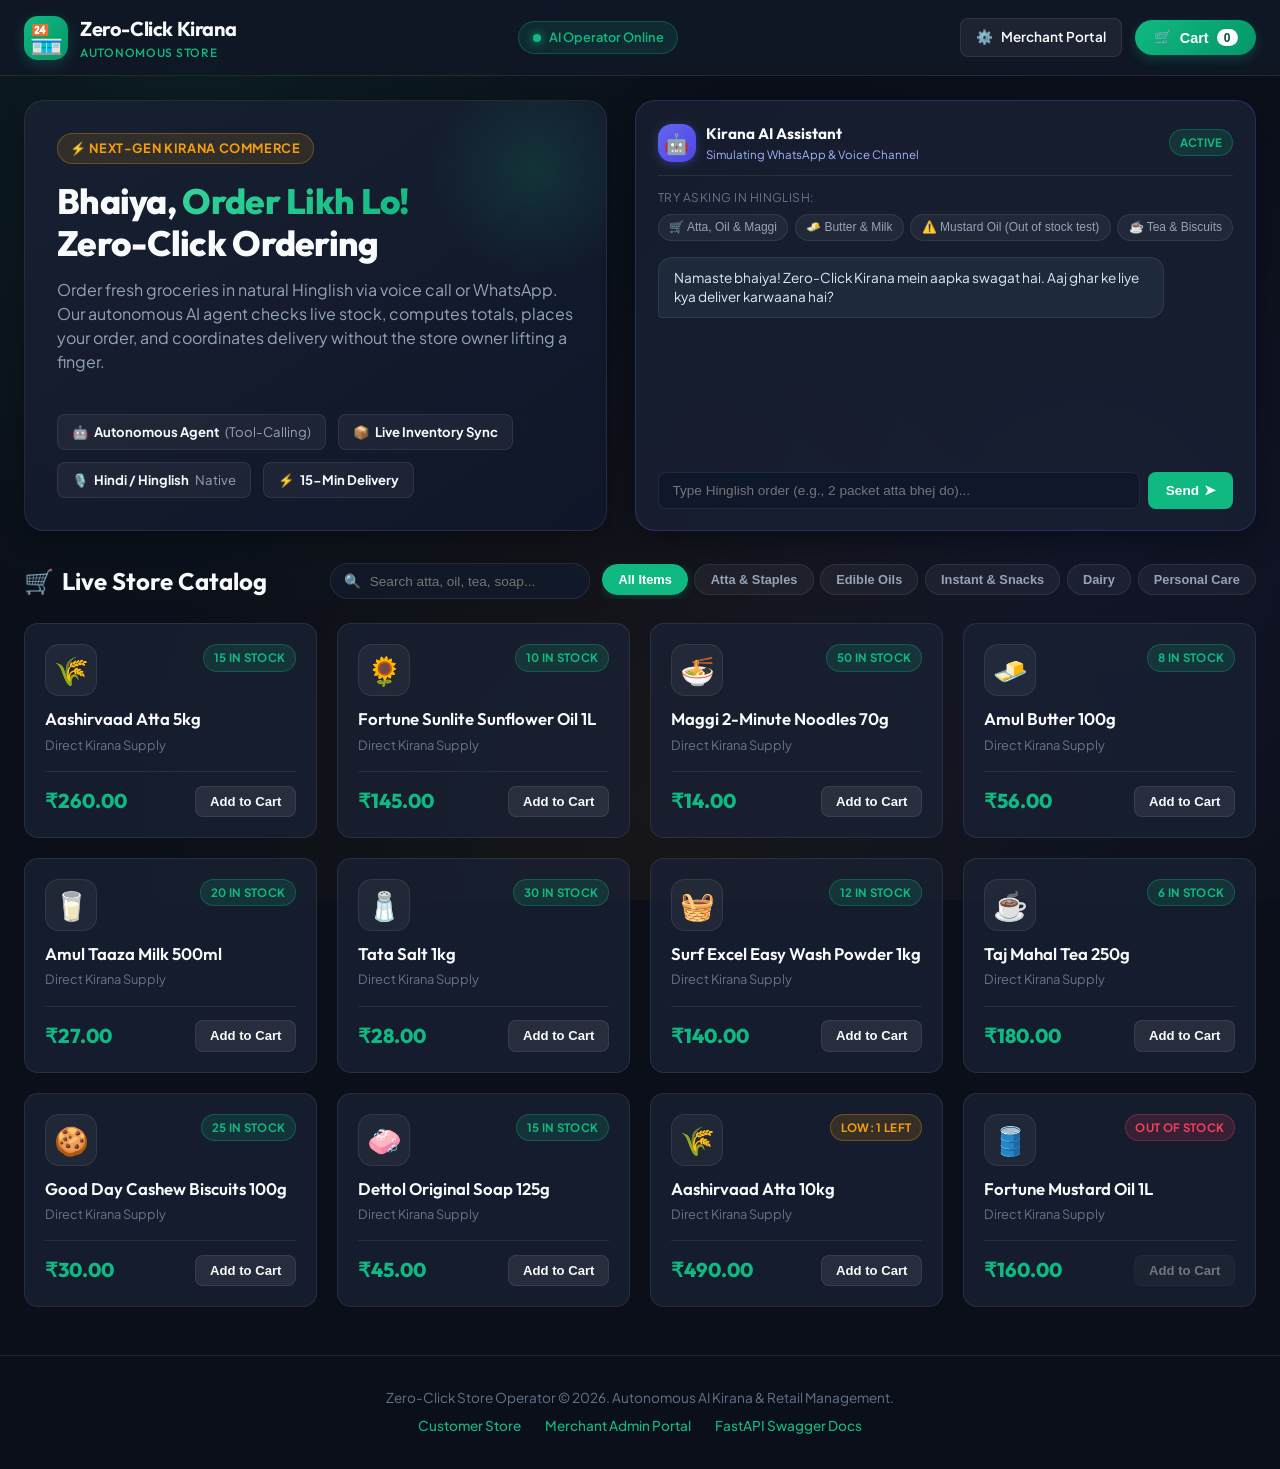
==== frontend/index.html @ 87edef21 "abcd" ====
<!DOCTYPE html>
<html lang="en">
<head>
  <meta charset="UTF-8">
  <meta name="viewport" content="width=device-width, initial-scale=1.0">
  <title>Zero-Click Kirana Store | Autonomous AI Ordering</title>
  <meta name="description" content="Autonomous AI Kirana Store Operator with instant Hinglish voice and WhatsApp order placement, live stock checking, and zero-click order processing.">
  <link rel="stylesheet" href="style.css">
  <link rel="stylesheet" href="/static/style.css">
</head>
<body>

  <!-- Navigation Bar -->
  <header class="navbar">
    <div class="nav-container">
      <a href="/" class="brand-logo" id="brand-logo">
        <div class="brand-icon">🏪</div>
        <div class="brand-title">
          <span>Zero-Click Kirana</span>
          <span>Autonomous Store</span>
        </div>
      </a>

      <div class="nav-badges">
        <div class="status-pill" id="agent-status-pill">
          <span class="status-dot"></span>
          <span>AI Operator Online</span>
        </div>
      </div>

      <div class="nav-actions">
        <a href="/admin" class="btn-nav-admin" id="btn-admin-link">
          <span>⚙️</span>
          <span>Merchant Portal</span>
        </a>
        <button class="cart-button" id="open-cart-btn">
          <span>🛒</span>
          <span>Cart</span>
          <span class="cart-badge" id="cart-counter">0</span>
        </button>
      </div>
    </div>
  </header>

  <!-- Hero Section & AI Simulator -->
  <main>
    <section class="hero-section">
      <div class="hero-banner">
        <div>
          <div class="hero-tagline">⚡ Next-Gen Kirana Commerce</div>
          <h1 class="hero-title">Bhaiya, <span class="highlight">Order Likh Lo!</span><br>Zero-Click Ordering</h1>
          <p class="hero-subtitle">
            Order fresh groceries in natural Hinglish via voice call or WhatsApp. Our autonomous AI agent checks live stock, computes totals, places your order, and coordinates delivery without the store owner lifting a finger.
          </p>
        </div>

        <div class="hero-features">
          <div class="feature-chip">🤖 <b>Autonomous Agent</b> (Tool-Calling)</div>
          <div class="feature-chip">📦 <b>Live Inventory Sync</b></div>
          <div class="feature-chip">🎙️ <b>Hindi / Hinglish</b> Native</div>
          <div class="feature-chip">⚡ <b>15-Min Delivery</b></div>
        </div>
      </div>

      <!-- Autonomous AI Chat & Simulator Card -->
      <div class="ai-simulator-card" id="ai-simulator">
        <div class="ai-header">
          <div class="ai-header-info">
            <div class="ai-avatar">🤖</div>
            <div>
              <div class="ai-name">Kirana AI Assistant</div>
              <div class="ai-channel-badge">Simulating WhatsApp & Voice Channel</div>
            </div>
          </div>
          <span class="stock-tag in-stock">Active</span>
        </div>

        <div class="quick-prompts-label">Try asking in Hinglish:</div>
        <div class="quick-prompts-row" id="quick-prompts">
          <button class="quick-prompt-btn" data-prompt="Bhaiya, 2 packets Aashirvaad atta, 1 Fortune oil and 3 Maggi bhej do.">🛒 Atta, Oil & Maggi</button>
          <button class="quick-prompt-btn" data-prompt="Amul butter and 2 packets doodh hai kya?">🧈 Butter & Milk</button>
          <button class="quick-prompt-btn" data-prompt="Bhaiya 1 Fortune Mustard Oil bhej do">⚠️ Mustard Oil (Out of stock test)</button>
          <button class="quick-prompt-btn" data-prompt="Taj Mahal tea aur 2 Good Day biscuit pack kar dena">☕ Tea & Biscuits</button>
        </div>

        <div class="chat-box" id="chat-messages">
          <div class="chat-message ai">
            <div class="chat-bubble">
              Namaste bhaiya! Zero-Click Kirana mein aapka swagat hai. Aaj ghar ke liye kya deliver karwaana hai?
            </div>
          </div>
        </div>

        <form class="chat-input-form" id="chat-form">
          <input 
            type="text" 
            class="chat-input" 
            id="chat-input" 
            placeholder="Type Hinglish order (e.g., 2 packet atta bhej do)..." 
            autocomplete="off"
            required
          />
          <button type="submit" class="btn-send" id="btn-send-chat">
            <span>Send</span>
            <span>➤</span>
          </button>
        </form>
      </div>
    </section>

    <!-- Catalog Section -->
    <section class="catalog-section" id="catalog-section">
      <div class="catalog-header">
        <h2 class="catalog-title">
          <span>🛒</span> Live Store Catalog
        </h2>

        <div class="search-and-filters">
          <div class="search-box">
            <span class="search-icon">🔍</span>
            <input type="text" id="search-input" class="search-input" placeholder="Search atta, oil, tea, soap...">
          </div>

          <div class="category-tabs" id="category-tabs">
            <button class="cat-tab active" data-cat="all">All Items</button>
            <button class="cat-tab" data-cat="staples">Atta & Staples</button>
            <button class="cat-tab" data-cat="oils">Edible Oils</button>
            <button class="cat-tab" data-cat="snacks">Instant & Snacks</button>
            <button class="cat-tab" data-cat="dairy">Dairy</button>
            <button class="cat-tab" data-cat="personal">Personal Care</button>
          </div>
        </div>
      </div>

      <!-- Products Grid -->
      <div class="product-grid" id="product-grid">
        <!-- Injected via JavaScript -->
      </div>
    </section>
  </main>

  <!-- Shopping Cart Modal / Checkout Drawer -->
  <div class="modal-overlay" id="cart-modal">
    <div class="modal-card">
      <div class="modal-header">
        <div class="modal-title">
          <span>🛍️</span> Your Shopping Cart
        </div>
        <button class="btn-close-modal" id="close-cart-btn">&times;</button>
      </div>

      <div class="modal-body">
        <div class="cart-item-list" id="cart-items-container">
          <!-- Injected via JavaScript -->
        </div>

        <div class="checkout-inputs">
          <div>
            <label class="input-label" for="cust-phone">Your Phone Number (WhatsApp)</label>
            <input type="tel" id="cust-phone" class="form-control" placeholder="+91 98765 43210" value="+919876543210">
          </div>
          <div>
            <label class="input-label" for="cust-name">Customer Name</label>
            <input type="text" id="cust-name" class="form-control" placeholder="Ramesh Sharma" value="Ramesh Sharma">
          </div>
          <div>
            <label class="input-label" for="cust-address">Delivery Address</label>
            <input type="text" id="cust-address" class="form-control" placeholder="Flat 402, Sunshine Heights, Main Road" value="Flat 402, Sunshine Heights">
          </div>
        </div>
      </div>

      <div class="modal-footer">
        <div class="cart-summary-line">
          <span>Total Order Value:</span>
          <span class="cart-total-price" id="cart-total-val">₹0.00</span>
        </div>
        <button class="btn-checkout" id="btn-place-order">
          Confirm & Place Order (Zero-Click)
        </button>
      </div>
    </div>
  </div>

  <!-- Footer -->
  <footer class="footer">
    <div>Zero-Click Store Operator &copy; 2026. Autonomous AI Kirana & Retail Management.</div>
    <div class="footer-links">
      <a href="/store" class="footer-link">Customer Store</a>
      <a href="/admin" class="footer-link">Merchant Admin Portal</a>
      <a href="/docs" class="footer-link">FastAPI Swagger Docs</a>
    </div>
  </footer>

  <!-- Frontend Logic Script -->
  <script>
    // Fallback seed catalog for offline / standalone browsing
    const FALLBACK_PRODUCTS = [
      { id: 1, name: "Aashirvaad Atta 5kg", price: 260.0, stock: 15, low_stock_threshold: 5, cat: "staples", icon: "🌾" },
      { id: 2, name: "Fortune Sunlite Sunflower Oil 1L", price: 145.0, stock: 10, low_stock_threshold: 3, cat: "oils", icon: "🌻" },
      { id: 3, name: "Maggi 2-Minute Noodles 70g", price: 14.0, stock: 50, low_stock_threshold: 10, cat: "snacks", icon: "🍜" },
      { id: 4, name: "Amul Butter 100g", price: 56.0, stock: 8, low_stock_threshold: 3, cat: "dairy", icon: "🧈" },
      { id: 5, name: "Amul Taaza Milk 500ml", price: 27.0, stock: 20, low_stock_threshold: 5, cat: "dairy", icon: "🥛" },
      { id: 6, name: "Tata Salt 1kg", price: 28.0, stock: 30, low_stock_threshold: 5, cat: "staples", icon: "🧂" },
      { id: 7, name: "Surf Excel Easy Wash Powder 1kg", price: 140.0, stock: 12, low_stock_threshold: 3, cat: "personal", icon: "🧺" },
      { id: 8, name: "Taj Mahal Tea 250g", price: 180.0, stock: 6, low_stock_threshold: 2, cat: "staples", icon: "☕" },
      { id: 9, name: "Good Day Cashew Biscuits 100g", price: 30.0, stock: 25, low_stock_threshold: 5, cat: "snacks", icon: "🍪" },
      { id: 10, name: "Dettol Original Soap 125g", price: 45.0, stock: 15, low_stock_threshold: 4, cat: "personal", icon: "🧼" },
      { id: 11, name: "Aashirvaad Atta 10kg", price: 490.0, stock: 1, low_stock_threshold: 2, cat: "staples", icon: "🌾" },
      { id: 12, name: "Fortune Mustard Oil 1L", price: 160.0, stock: 0, low_stock_threshold: 3, cat: "oils", icon: "🛢️" }
    ];

    let products = [];
    let cart = {}; // product_id -> quantity
    let activeCategory = "all";
    let searchQuery = "";

    function getCategoryForName(name) {
      const lower = name.toLowerCase();
      if (lower.includes("atta") || lower.includes("salt") || lower.includes("tea")) return "staples";
      if (lower.includes("oil")) return "oils";
      if (lower.includes("maggi") || lower.includes("biscuit")) return "snacks";
      if (lower.includes("milk") || lower.includes("butter")) return "dairy";
      return "personal";
    }

    function getIconForName(name) {
      const lower = name.toLowerCase();
      if (lower.includes("atta")) return "🌾";
      if (lower.includes("sunflower")) return "🌻";
      if (lower.includes("mustard")) return "🛢️";
      if (lower.includes("oil")) return "🧴";
      if (lower.includes("maggi")) return "🍜";
      if (lower.includes("butter")) return "🧈";
      if (lower.includes("milk")) return "🥛";
      if (lower.includes("salt")) return "🧂";
      if (lower.includes("tea")) return "☕";
      if (lower.includes("biscuit")) return "🍪";
      if (lower.includes("soap")) return "🧼";
      if (lower.includes("surf")) return "🧺";
      return "📦";
    }

    // Load Products from API or fallback
    async function loadProducts() {
      try {
        const res = await fetch("/api/products");
        if (res.ok) {
          const data = await res.json();
          if (Array.isArray(data) && data.length > 0) {
            products = data.map(p => ({
              ...p,
              cat: getCategoryForName(p.name),
              icon: getIconForName(p.name)
            }));
            renderProducts();
            return;
          }
        }
      } catch (err) {
        console.log("Using fallback product catalog:", err);
      }
      products = [...FALLBACK_PRODUCTS];
      renderProducts();
    }

    function renderProducts() {
      const grid = document.getElementById("product-grid");
      grid.innerHTML = "";

      const filtered = products.filter(p => {
        const matchesCat = activeCategory === "all" || p.cat === activeCategory;
        const matchesQuery = p.name.toLowerCase().includes(searchQuery.toLowerCase());
        return matchesCat && matchesQuery;
      });

      if (filtered.length === 0) {
        grid.innerHTML = `<div style="grid-column: 1/-1; text-align: center; padding: 2.5rem; color: var(--text-muted);">No products match your search.</div>`;
        return;
      }

      filtered.forEach(p => {
        const card = document.createElement("div");
        card.className = "product-card";

        let stockClass = "in-stock";
        let stockLabel = `${p.stock} in stock`;
        let isDisabled = false;

        if (p.stock <= 0) {
          stockClass = "out-stock";
          stockLabel = "Out of Stock";
          isDisabled = true;
        } else if (p.stock <= p.low_stock_threshold) {
          stockClass = "low-stock";
          stockLabel = `Low: ${p.stock} left`;
        }

        const inCartQty = cart[p.id] || 0;

        card.innerHTML = `
          <div>
            <div class="card-top">
              <div class="product-icon-box">${p.icon}</div>
              <span class="stock-tag ${stockClass}">${stockLabel}</span>
            </div>
            <h3 class="product-title">${p.name}</h3>
            <div class="product-meta">Direct Kirana Supply</div>
          </div>
          <div class="card-footer">
            <span class="product-price">₹${p.price.toFixed(2)}</span>
            <button class="btn-add-cart" data-id="${p.id}" ${isDisabled ? "disabled" : ""}>
              <span>${inCartQty > 0 ? "Add +" + inCartQty : "Add to Cart"}</span>
            </button>
          </div>
        `;

        card.querySelector(".btn-add-cart").addEventListener("click", () => addToCart(p.id));
        grid.appendChild(card);
      });
    }

    function addToCart(productId) {
      const prod = products.find(p => p.id === productId);
      if (!prod || prod.stock <= 0) return;

      const currentQty = cart[productId] || 0;
      if (currentQty < prod.stock) {
        cart[productId] = currentQty + 1;
        updateCartBadge();
        renderProducts();
      } else {
        alert(`Only ${prod.stock} units available in store.`);
      }
    }

    function updateCartBadge() {
      const count = Object.values(cart).reduce((a, b) => a + b, 0);
      document.getElementById("cart-counter").textContent = count;
    }

    function renderCartModal() {
      const container = document.getElementById("cart-items-container");
      container.innerHTML = "";

      const itemIds = Object.keys(cart);
      if (itemIds.length === 0) {
        container.innerHTML = `<div style="text-align: center; color: var(--text-muted); padding: 1.5rem;">Your cart is empty. Add products or chat with the AI!</div>`;
        document.getElementById("cart-total-val").textContent = "₹0.00";
        document.getElementById("btn-place-order").disabled = true;
        return;
      }

      let total = 0;
      itemIds.forEach(idStr => {
        const id = parseInt(idStr);
        const qty = cart[id];
        const prod = products.find(p => p.id === id);
        if (!prod) return;

        const subtotal = prod.price * qty;
        total += subtotal;

        const row = document.createElement("div");
        row.className = "cart-item-row";
        row.innerHTML = `
          <div class="item-info">
            <span class="item-name">${prod.name}</span>
            <span class="item-sub">₹${prod.price.toFixed(2)} each</span>
          </div>
          <div class="item-actions">
            <button class="qty-btn" data-action="dec" data-id="${id}">-</button>
            <span class="item-qty">${qty}</span>
            <button class="qty-btn" data-action="inc" data-id="${id}">+</button>
            <span class="item-total">₹${subtotal.toFixed(2)}</span>
          </div>
        `;

        row.querySelector('[data-action="dec"]').addEventListener("click", () => {
          if (cart[id] > 1) {
            cart[id]--;
          } else {
            delete cart[id];
          }
          updateCartBadge();
          renderCartModal();
          renderProducts();
        });

        row.querySelector('[data-action="inc"]').addEventListener("click", () => {
          if (cart[id] < prod.stock) {
            cart[id]++;
            updateCartBadge();
            renderCartModal();
            renderProducts();
          } else {
            alert(`Maximum stock reached for ${prod.name}`);
          }
        });

        container.appendChild(row);
      });

      document.getElementById("cart-total-val").textContent = `₹${total.toFixed(2)}`;
      document.getElementById("btn-place-order").disabled = false;
    }

    // Place Order Handler
    document.getElementById("btn-place-order").addEventListener("click", async () => {
      const phone = document.getElementById("cust-phone").value.trim() || "+919876543210";
      const name = document.getElementById("cust-name").value.trim() || "Ramesh Sharma";
      const address = document.getElementById("cust-address").value.trim() || "Flat 402, Sunshine Heights";

      const items = Object.keys(cart).map(idStr => ({
        product_id: parseInt(idStr),
        quantity: cart[idStr]
      }));

      if (items.length === 0) return;

      const btn = document.getElementById("btn-place-order");
      btn.disabled = true;
      btn.textContent = "Processing Order...";

      try {
        const res = await fetch("/api/orders", {
          method: "POST",
          headers: { "Content-Type": "application/json" },
          body: JSON.stringify({
            customer_phone: phone,
            customer_name: name,
            address: address,
            items: items
          })
        });

        if (res.ok) {
          const result = await res.json();
          alert(`Order #${result.order_id} Confirmed! Total: ₹${result.total_amount}. Delivery dispatched to ${address}!`);
          cart = {};
          updateCartBadge();
          document.getElementById("cart-modal").classList.remove("active");
          await loadProducts();
          return;
        } else {
          const err = await res.json();
          alert(`Order creation error: ${err.error || "Please check stock."}`);
        }
      } catch (e) {
        // Fallback simulated order if backend API is not serving POST /api/orders directly
        alert(`Order placed successfully (Offline Mode)! Total items: ${items.length}. Kirana store received your request.`);
        cart = {};
        updateCartBadge();
        document.getElementById("cart-modal").classList.remove("active");
      } finally {
        btn.disabled = false;
        btn.textContent = "Confirm & Place Order (Zero-Click)";
      }
    });

    // Cart Modal Open/Close
    document.getElementById("open-cart-btn").addEventListener("click", () => {
      renderCartModal();
      document.getElementById("cart-modal").classList.add("active");
    });
    document.getElementById("close-cart-btn").addEventListener("click", () => {
      document.getElementById("cart-modal").classList.remove("active");
    });
    document.getElementById("cart-modal").addEventListener("click", (e) => {
      if (e.target.id === "cart-modal") {
        document.getElementById("cart-modal").classList.remove("active");
      }
    });

    // Search & Category Filters
    document.getElementById("search-input").addEventListener("input", (e) => {
      searchQuery = e.target.value;
      renderProducts();
    });

    document.querySelectorAll(".cat-tab").forEach(tab => {
      tab.addEventListener("click", () => {
        document.querySelectorAll(".cat-tab").forEach(t => t.classList.remove("active"));
        tab.classList.add("active");
        activeCategory = tab.dataset.cat;
        renderProducts();
      });
    });

    // AI Order Simulator Chat Logic
    const chatMessages = document.getElementById("chat-messages");
    const chatForm = document.getElementById("chat-form");
    const chatInput = document.getElementById("chat-input");

    function appendMessage(sender, text, toolCall = null) {
      const msgDiv = document.createElement("div");
      msgDiv.className = `chat-message ${sender}`;

      let toolHtml = "";
      if (toolCall) {
        toolHtml = `<div class="tool-badge">⚡ ${toolCall}</div>`;
      }

      msgDiv.innerHTML = `
        <div class="chat-bubble">
          ${text.replace(/\n/g, "<br>")}
          ${toolHtml}
        </div>
      `;

      chatMessages.appendChild(msgDiv);
      chatMessages.scrollTop = chatMessages.scrollHeight;
    }

    async function sendChatMessage(userText) {
      if (!userText.trim()) return;

      appendMessage("user", userText);
      chatInput.value = "";

      // Typing indicator
      const typingDiv = document.createElement("div");
      typingDiv.className = "chat-message ai";
      typingDiv.id = "typing-msg";
      typingDiv.innerHTML = `<div class="chat-bubble" style="color: var(--text-muted)">Thinking & checking inventory...</div>`;
      chatMessages.appendChild(typingDiv);
      chatMessages.scrollTop = chatMessages.scrollHeight;

      try {
        const res = await fetch("/agent/chat", {
          method: "POST",
          headers: { "Content-Type": "application/json" },
          body: JSON.stringify({
            phone: "+919876543210",
            message: userText
          })
        });

        const typingEl = document.getElementById("typing-msg");
        if (typingEl) typingEl.remove();

        if (res.ok) {
          const data = await res.json();
          appendMessage("ai", data.reply || "Aapka order note kar liya gaya hai bhaiya!");
          // Reload products in case an order mutated stock
          await loadProducts();
        } else {
          fallbackAiReply(userText);
        }
      } catch (err) {
        const typingEl = document.getElementById("typing-msg");
        if (typingEl) typingEl.remove();
        fallbackAiReply(userText);
      }
    }

    function fallbackAiReply(userText) {
      const lower = userText.toLowerCase();
      if (lower.includes("mustard")) {
        appendMessage(
          "ai", 
          "Bhaiya, Fortune Mustard Oil 1L abhi out of stock hai. Par hamare paas Fortune Sunlite Sunflower Oil 1L (Rs 145) bilkul fresh stock mein hai. Kya woh bhej doon?",
          "Tool: check_inventory(12) -> stock: 0 [Out of Stock Alternate Triggered]"
        );
      } else if (lower.includes("atta") || lower.includes("maggi") || lower.includes("oil")) {
        appendMessage(
          "ai",
          "Haanji bhaiya! Aashirvaad Atta, Fortune Oil aur Maggi sab available hai. Aapka order create kar diya gaya hai. Total bill Rs 419 hua hai, delivery boy nikal raha hai!",
          "Tool: create_order(items=[Atta, Oil, Maggi]) -> Order Confirmed"
        );
      } else if (lower.includes("butter") || lower.includes("doodh") || lower.includes("milk")) {
        appendMessage(
          "ai",
          "Haanji bhaiya, Amul Butter 100g (Rs 56) aur Amul Taaza Milk 500ml (Rs 27) dono stock mein hain. Abhi pack karwa deta hoon!",
          "Tool: check_inventory(4, 5) -> In Stock"
        );
      } else {
        appendMessage(
          "ai",
          `Haanji bhaiya! "${userText}" maine note kar liya hai. Kirana inventory check karke turant confirm karta hoon.`,
          "Tool: search_product -> Intent Recognized"
        );
      }
    }

    chatForm.addEventListener("submit", (e) => {
      e.preventDefault();
      sendChatMessage(chatInput.value);
    });

    document.querySelectorAll(".quick-prompt-btn").forEach(btn => {
      btn.addEventListener("click", () => {
        sendChatMessage(btn.dataset.prompt);
      });
    });

    // Initialize
    loadProducts();
  </script>
</body>
</html>
---- frontend/style.css ----
/* ==========================================================================
   Zero-Click Kirana Store - Customer Frontend & AI Simulator Stylesheet
   Modern, responsive design with glassmorphism, micro-animations & vibrant accents
   ========================================================================== */

@import url('https://fonts.googleapis.com/css2?family=Outfit:wght@400;500;600;700;800&family=Plus+Jakarta+Sans:wght@400;500;600;700&display=swap');

:root {
  /* Color Palette */
  --bg-primary: #0b0f19;
  --bg-secondary: #111827;
  --bg-card: rgba(26, 34, 52, 0.75);
  --bg-card-hover: rgba(36, 48, 74, 0.9);
  --bg-glass: rgba(17, 24, 39, 0.85);

  --text-primary: #f8fafc;
  --text-secondary: #94a3b8;
  --text-muted: #64748b;

  /* Kirana Brand Accents */
  --brand-green: #10b981;
  --brand-green-glow: rgba(16, 185, 129, 0.25);
  --brand-green-dark: #059669;

  --accent-amber: #f59e0b;
  --accent-amber-glow: rgba(245, 158, 11, 0.2);
  --accent-blue: #3b82f6;
  --accent-purple: #8b5cf6;
  --accent-rose: #f43f5e;

  --border-subtle: rgba(255, 255, 255, 0.08);
  --border-focus: rgba(16, 185, 129, 0.4);

  --radius-sm: 8px;
  --radius-md: 14px;
  --radius-lg: 20px;
  --radius-full: 9999px;

  --shadow-sm: 0 2px 8px rgba(0, 0, 0, 0.2);
  --shadow-md: 0 8px 24px -4px rgba(0, 0, 0, 0.35);
  --shadow-lg: 0 16px 40px -8px rgba(0, 0, 0, 0.5);
  --shadow-glow: 0 0 25px var(--brand-green-glow);

  --font-heading: 'Outfit', -apple-system, BlinkMacSystemFont, sans-serif;
  --font-body: 'Plus Jakarta Sans', -apple-system, BlinkMacSystemFont, sans-serif;

  --transition-fast: 0.18s ease;
  --transition-normal: 0.28s cubic-bezier(0.4, 0, 0.2, 1);
}

* {
  box-sizing: border-box;
  margin: 0;
  padding: 0;
}

body {
  font-family: var(--font-body);
  background-color: var(--bg-primary);
  color: var(--text-primary);
  line-height: 1.5;
  min-height: 100vh;
  overflow-x: hidden;
  background-image:
    radial-gradient(circle at 15% 10%, rgba(16, 185, 129, 0.08) 0%, transparent 40%),
    radial-gradient(circle at 85% 60%, rgba(99, 102, 241, 0.07) 0%, transparent 45%),
    radial-gradient(circle at 50% 90%, rgba(245, 158, 11, 0.05) 0%, transparent 50%);
  background-attachment: fixed;
}

/* ==========================================================================
   Navigation Bar
   ========================================================================== */
.navbar {
  position: sticky;
  top: 0;
  z-index: 100;
  background: var(--bg-glass);
  backdrop-filter: blur(16px);
  -webkit-backdrop-filter: blur(16px);
  border-bottom: 1px solid var(--border-subtle);
  padding: 0.85rem 1.5rem;
}

.nav-container {
  max-width: 1280px;
  margin: 0 auto;
  display: flex;
  align-items: center;
  justify-content: space-between;
  gap: 1rem;
}

.brand-logo {
  display: flex;
  align-items: center;
  gap: 0.75rem;
  text-decoration: none;
  color: var(--text-primary);
}

.brand-icon {
  font-size: 1.75rem;
  background: linear-gradient(135deg, #10b981 0%, #059669 100%);
  width: 44px;
  height: 44px;
  display: flex;
  align-items: center;
  justify-content: center;
  border-radius: var(--radius-md);
  box-shadow: 0 4px 14px var(--brand-green-glow);
}

.brand-title {
  font-family: var(--font-heading);
  font-size: 1.25rem;
  font-weight: 700;
  letter-spacing: -0.02em;
  display: flex;
  flex-direction: column;
}

.brand-title span:last-child {
  font-size: 0.75rem;
  font-weight: 500;
  color: var(--brand-green);
  text-transform: uppercase;
  letter-spacing: 0.06em;
}

.nav-badges {
  display: flex;
  align-items: center;
  gap: 0.75rem;
}

.status-pill {
  display: inline-flex;
  align-items: center;
  gap: 0.5rem;
  background: rgba(16, 185, 129, 0.12);
  border: 1px solid rgba(16, 185, 129, 0.3);
  padding: 0.35rem 0.85rem;
  border-radius: var(--radius-full);
  font-size: 0.8rem;
  font-weight: 600;
  color: var(--brand-green);
}

.status-dot {
  width: 8px;
  height: 8px;
  background-color: var(--brand-green);
  border-radius: 50%;
  box-shadow: 0 0 10px var(--brand-green);
  animation: pulse-dot 1.8s infinite;
}

@keyframes pulse-dot {

  0%,
  100% {
    opacity: 1;
    transform: scale(1);
  }

  50% {
    opacity: 0.4;
    transform: scale(0.85);
  }
}

.nav-actions {
  display: flex;
  align-items: center;
  gap: 0.85rem;
}

.btn-nav-admin {
  background: rgba(255, 255, 255, 0.06);
  border: 1px solid var(--border-subtle);
  color: var(--text-primary);
  padding: 0.5rem 0.95rem;
  border-radius: var(--radius-sm);
  font-size: 0.85rem;
  font-weight: 600;
  text-decoration: none;
  display: flex;
  align-items: center;
  gap: 0.45rem;
  transition: var(--transition-fast);
}

.btn-nav-admin:hover {
  background: rgba(255, 255, 255, 0.12);
  border-color: rgba(255, 255, 255, 0.2);
  transform: translateY(-1px);
}

.cart-button {
  position: relative;
  background: linear-gradient(135deg, var(--brand-green) 0%, var(--brand-green-dark) 100%);
  color: white;
  border: none;
  padding: 0.55rem 1.15rem;
  border-radius: var(--radius-full);
  font-weight: 600;
  font-size: 0.9rem;
  display: flex;
  align-items: center;
  gap: 0.5rem;
  cursor: pointer;
  box-shadow: 0 4px 12px var(--brand-green-glow);
  transition: var(--transition-fast);
}

.cart-button:hover {
  transform: translateY(-2px);
  box-shadow: 0 6px 18px var(--brand-green-glow);
}

.cart-badge {
  background: #ffffff;
  color: #064e3b;
  font-size: 0.75rem;
  font-weight: 700;
  padding: 0.1rem 0.45rem;
  border-radius: var(--radius-full);
}

/* ==========================================================================
   Hero Section
   ========================================================================== */
.hero-section {
  max-width: 1280px;
  margin: 1.5rem auto 2rem;
  padding: 0 1.5rem;
  display: grid;
  grid-template-columns: 1.15fr 0.85fr;
  gap: 1.75rem;
  align-items: stretch;
}

@media (max-width: 960px) {
  .hero-section {
    grid-template-columns: 1fr;
  }
}

.hero-banner {
  background: linear-gradient(145deg, rgba(26, 34, 52, 0.85), rgba(15, 23, 42, 0.95));
  border: 1px solid var(--border-subtle);
  border-radius: var(--radius-lg);
  padding: 2rem;
  position: relative;
  overflow: hidden;
  display: flex;
  flex-direction: column;
  justify-content: space-between;
  box-shadow: var(--shadow-md);
}

.hero-banner::before {
  content: "";
  position: absolute;
  top: -40px;
  right: -40px;
  width: 220px;
  height: 220px;
  background: radial-gradient(circle, rgba(16, 185, 129, 0.15) 0%, transparent 70%);
  border-radius: 50%;
  pointer-events: none;
}

.hero-tagline {
  display: inline-flex;
  align-items: center;
  gap: 0.4rem;
  background: rgba(245, 158, 11, 0.12);
  border: 1px solid rgba(245, 158, 11, 0.3);
  color: var(--accent-amber);
  font-size: 0.8rem;
  font-weight: 700;
  text-transform: uppercase;
  letter-spacing: 0.05em;
  padding: 0.3rem 0.75rem;
  border-radius: var(--radius-full);
  margin-bottom: 1rem;
}

.hero-title {
  font-family: var(--font-heading);
  font-size: 2.2rem;
  font-weight: 800;
  line-height: 1.2;
  margin-bottom: 0.85rem;
  letter-spacing: -0.02em;
}

.hero-title .highlight {
  background: linear-gradient(135deg, #34d399 0%, #10b981 100%);
  -webkit-background-clip: text;
  -webkit-text-fill-color: transparent;
}

.hero-subtitle {
  color: var(--text-secondary);
  font-size: 1rem;
  margin-bottom: 1.5rem;
  max-width: 540px;
}

.hero-features {
  display: flex;
  flex-wrap: wrap;
  gap: 0.75rem;
  margin-top: 1rem;
}

.feature-chip {
  background: rgba(255, 255, 255, 0.05);
  border: 1px solid var(--border-subtle);
  border-radius: var(--radius-sm);
  padding: 0.45rem 0.85rem;
  font-size: 0.82rem;
  color: var(--text-secondary);
  display: flex;
  align-items: center;
  gap: 0.4rem;
}

.feature-chip b {
  color: var(--text-primary);
}

/* ==========================================================================
   AI Order Simulator Widget (Hero Right)
   ========================================================================== */
.ai-simulator-card {
  background: var(--bg-card);
  border: 1px solid rgba(99, 102, 241, 0.25);
  border-radius: var(--radius-lg);
  padding: 1.35rem;
  display: flex;
  flex-direction: column;
  box-shadow: 0 8px 30px rgba(0, 0, 0, 0.4);
  position: relative;
}

.ai-header {
  display: flex;
  align-items: center;
  justify-content: space-between;
  padding-bottom: 0.75rem;
  border-bottom: 1px solid var(--border-subtle);
  margin-bottom: 0.85rem;
}

.ai-header-info {
  display: flex;
  align-items: center;
  gap: 0.65rem;
}

.ai-avatar {
  width: 38px;
  height: 38px;
  background: linear-gradient(135deg, #6366f1 0%, #4f46e5 100%);
  border-radius: var(--radius-md);
  display: flex;
  align-items: center;
  justify-content: center;
  font-size: 1.25rem;
  box-shadow: 0 2px 10px rgba(99, 102, 241, 0.35);
}

.ai-name {
  font-family: var(--font-heading);
  font-size: 0.95rem;
  font-weight: 700;
}

.ai-channel-badge {
  font-size: 0.72rem;
  color: #a5b4fc;
}

.quick-prompts-label {
  font-size: 0.75rem;
  text-transform: uppercase;
  letter-spacing: 0.04em;
  color: var(--text-muted);
  margin-bottom: 0.4rem;
}

.quick-prompts-row {
  display: flex;
  gap: 0.4rem;
  overflow-x: auto;
  padding-bottom: 0.5rem;
  scrollbar-width: thin;
}

.quick-prompt-btn {
  background: rgba(255, 255, 255, 0.05);
  border: 1px solid var(--border-subtle);
  color: var(--text-secondary);
  font-size: 0.75rem;
  padding: 0.35rem 0.65rem;
  border-radius: var(--radius-full);
  white-space: nowrap;
  cursor: pointer;
  transition: var(--transition-fast);
}

.quick-prompt-btn:hover {
  background: rgba(99, 102, 241, 0.2);
  border-color: rgba(99, 102, 241, 0.4);
  color: var(--text-primary);
}

.chat-box {
  flex: 1;
  min-height: 180px;
  max-height: 220px;
  overflow-y: auto;
  padding: 0.5rem 0;
  display: flex;
  flex-direction: column;
  gap: 0.65rem;
}

.chat-message {
  display: flex;
  flex-direction: column;
  max-width: 88%;
  font-size: 0.85rem;
  animation: fadeIn 0.2s ease;
}

@keyframes fadeIn {
  from {
    opacity: 0;
    transform: translateY(4px);
  }

  to {
    opacity: 1;
    transform: translateY(0);
  }
}

.chat-message.ai {
  align-self: flex-start;
}

.chat-message.user {
  align-self: flex-end;
}

.chat-bubble {
  padding: 0.65rem 0.95rem;
  border-radius: var(--radius-md);
  line-height: 1.4;
}

.chat-message.ai .chat-bubble {
  background: #1e293b;
  border: 1px solid var(--border-subtle);
  color: #e2e8f0;
  border-bottom-left-radius: 4px;
}

.chat-message.user .chat-bubble {
  background: linear-gradient(135deg, #10b981 0%, #059669 100%);
  color: white;
  border-bottom-right-radius: 4px;
  box-shadow: 0 2px 10px var(--brand-green-glow);
}

.tool-badge {
  display: inline-flex;
  align-items: center;
  gap: 0.3rem;
  background: rgba(99, 102, 241, 0.15);
  border: 1px solid rgba(99, 102, 241, 0.3);
  color: #c7d2fe;
  font-size: 0.72rem;
  font-family: monospace;
  padding: 0.2rem 0.45rem;
  border-radius: var(--radius-sm);
  margin-top: 0.35rem;
}

.chat-input-form {
  display: flex;
  gap: 0.5rem;
  margin-top: 0.75rem;
}

.chat-input {
  flex: 1;
  background: #0f172a;
  border: 1px solid var(--border-subtle);
  color: var(--text-primary);
  padding: 0.6rem 0.85rem;
  border-radius: var(--radius-sm);
  font-size: 0.85rem;
  outline: none;
  transition: var(--transition-fast);
}

.chat-input:focus {
  border-color: var(--border-focus);
  box-shadow: 0 0 0 2px var(--brand-green-glow);
}

.btn-send {
  background: var(--brand-green);
  color: white;
  border: none;
  padding: 0.6rem 1.1rem;
  border-radius: var(--radius-sm);
  font-size: 0.85rem;
  font-weight: 600;
  cursor: pointer;
  display: flex;
  align-items: center;
  gap: 0.3rem;
  transition: var(--transition-fast);
}

.btn-send:hover {
  background: var(--brand-green-dark);
}

/* ==========================================================================
   Store Controls & Filter Section
   ========================================================================== */
.catalog-section {
  max-width: 1280px;
  margin: 0 auto 3rem;
  padding: 0 1.5rem;
}

.catalog-header {
  display: flex;
  flex-wrap: wrap;
  align-items: center;
  justify-content: space-between;
  gap: 1rem;
  margin-bottom: 1.5rem;
}

.catalog-title {
  font-family: var(--font-heading);
  font-size: 1.5rem;
  font-weight: 700;
  display: flex;
  align-items: center;
  gap: 0.5rem;
}

.search-and-filters {
  display: flex;
  flex-wrap: wrap;
  align-items: center;
  gap: 0.75rem;
}

.search-box {
  position: relative;
  min-width: 260px;
}

.search-input {
  width: 100%;
  background: var(--bg-secondary);
  border: 1px solid var(--border-subtle);
  color: var(--text-primary);
  padding: 0.6rem 1rem 0.6rem 2.4rem;
  border-radius: var(--radius-full);
  font-size: 0.85rem;
  outline: none;
  transition: var(--transition-fast);
}

.search-input:focus {
  border-color: var(--border-focus);
  box-shadow: 0 0 0 2px var(--brand-green-glow);
}

.search-icon {
  position: absolute;
  left: 0.85rem;
  top: 50%;
  transform: translateY(-50%);
  color: var(--text-muted);
  font-size: 0.85rem;
}

.category-tabs {
  display: flex;
  gap: 0.4rem;
  overflow-x: auto;
  padding-bottom: 0.25rem;
}

.cat-tab {
  background: rgba(255, 255, 255, 0.05);
  border: 1px solid var(--border-subtle);
  color: var(--text-secondary);
  padding: 0.45rem 0.95rem;
  border-radius: var(--radius-full);
  font-size: 0.8rem;
  font-weight: 600;
  cursor: pointer;
  white-space: nowrap;
  transition: var(--transition-fast);
}

.cat-tab:hover {
  background: rgba(255, 255, 255, 0.1);
  color: var(--text-primary);
}

.cat-tab.active {
  background: var(--brand-green);
  border-color: var(--brand-green);
  color: white;
  box-shadow: 0 2px 10px var(--brand-green-glow);
}

/* ==========================================================================
   Product Grid & Product Cards
   ========================================================================== */
.product-grid {
  display: grid;
  grid-template-columns: repeat(auto-fill, minmax(260px, 1fr));
  gap: 1.25rem;
}

.product-card {
  background: var(--bg-card);
  border: 1px solid var(--border-subtle);
  border-radius: var(--radius-md);
  padding: 1.25rem;
  display: flex;
  flex-direction: column;
  justify-content: space-between;
  transition: var(--transition-normal);
  position: relative;
  overflow: hidden;
}

.product-card:hover {
  transform: translateY(-4px);
  background: var(--bg-card-hover);
  border-color: rgba(255, 255, 255, 0.16);
  box-shadow: var(--shadow-md);
}

.card-top {
  display: flex;
  justify-content: space-between;
  align-items: flex-start;
  margin-bottom: 0.75rem;
}

.product-icon-box {
  width: 52px;
  height: 52px;
  background: rgba(255, 255, 255, 0.05);
  border-radius: var(--radius-md);
  display: flex;
  align-items: center;
  justify-content: center;
  font-size: 1.75rem;
  border: 1px solid var(--border-subtle);
}

.stock-tag {
  font-size: 0.72rem;
  font-weight: 700;
  padding: 0.25rem 0.6rem;
  border-radius: var(--radius-full);
  text-transform: uppercase;
  letter-spacing: 0.03em;
}

.stock-tag.in-stock {
  background: rgba(16, 185, 129, 0.15);
  color: var(--brand-green);
  border: 1px solid rgba(16, 185, 129, 0.3);
}

.stock-tag.low-stock {
  background: rgba(245, 158, 11, 0.15);
  color: var(--accent-amber);
  border: 1px solid rgba(245, 158, 11, 0.3);
}

.stock-tag.out-stock {
  background: rgba(244, 63, 94, 0.15);
  color: var(--accent-rose);
  border: 1px solid rgba(244, 63, 94, 0.3);
}

.product-title {
  font-family: var(--font-heading);
  font-size: 1.05rem;
  font-weight: 600;
  line-height: 1.3;
  margin-bottom: 0.35rem;
  color: var(--text-primary);
}

.product-meta {
  font-size: 0.8rem;
  color: var(--text-muted);
  margin-bottom: 1rem;
}

.card-footer {
  display: flex;
  align-items: center;
  justify-content: space-between;
  padding-top: 0.85rem;
  border-top: 1px solid var(--border-subtle);
  margin-top: auto;
}

.product-price {
  font-family: var(--font-heading);
  font-size: 1.25rem;
  font-weight: 800;
  color: var(--brand-green);
}

.btn-add-cart {
  background: rgba(255, 255, 255, 0.08);
  border: 1px solid var(--border-subtle);
  color: var(--text-primary);
  padding: 0.45rem 0.85rem;
  border-radius: var(--radius-sm);
  font-size: 0.82rem;
  font-weight: 600;
  cursor: pointer;
  display: flex;
  align-items: center;
  gap: 0.35rem;
  transition: var(--transition-fast);
}

.btn-add-cart:hover:not(:disabled) {
  background: var(--brand-green);
  border-color: var(--brand-green);
  color: white;
  box-shadow: 0 2px 10px var(--brand-green-glow);
}

.btn-add-cart:disabled {
  opacity: 0.4;
  cursor: not-allowed;
}

/* ==========================================================================
   Shopping Cart Modal / Drawer
   ========================================================================== */
.modal-overlay {
  position: fixed;
  inset: 0;
  background: rgba(0, 0, 0, 0.7);
  backdrop-filter: blur(8px);
  -webkit-backdrop-filter: blur(8px);
  z-index: 200;
  display: none;
  align-items: center;
  justify-content: center;
  padding: 1rem;
}

.modal-overlay.active {
  display: flex;
}

.modal-card {
  background: #131b2e;
  border: 1px solid var(--border-subtle);
  border-radius: var(--radius-lg);
  width: 100%;
  max-width: 520px;
  max-height: 90vh;
  display: flex;
  flex-direction: column;
  box-shadow: var(--shadow-lg);
  overflow: hidden;
  animation: modalEnter 0.25s ease-out;
}

@keyframes modalEnter {
  from {
    opacity: 0;
    transform: scale(0.95);
  }

  to {
    opacity: 1;
    transform: scale(1);
  }
}

.modal-header {
  padding: 1.25rem 1.5rem;
  border-bottom: 1px solid var(--border-subtle);
  display: flex;
  align-items: center;
  justify-content: space-between;
}

.modal-title {
  font-family: var(--font-heading);
  font-size: 1.25rem;
  font-weight: 700;
  display: flex;
  align-items: center;
  gap: 0.5rem;
}

.btn-close-modal {
  background: none;
  border: none;
  color: var(--text-muted);
  font-size: 1.35rem;
  cursor: pointer;
  padding: 0.25rem;
  display: flex;
  align-items: center;
  justify-content: center;
  transition: var(--transition-fast);
}

.btn-close-modal:hover {
  color: var(--text-primary);
}

.modal-body {
  padding: 1.25rem 1.5rem;
  overflow-y: auto;
  flex: 1;
}

.cart-item-list {
  display: flex;
  flex-direction: column;
  gap: 0.75rem;
  margin-bottom: 1.25rem;
}

.cart-item-row {
  display: flex;
  align-items: center;
  justify-content: space-between;
  background: rgba(255, 255, 255, 0.03);
  border: 1px solid var(--border-subtle);
  border-radius: var(--radius-sm);
  padding: 0.65rem 0.85rem;
}

.item-info {
  display: flex;
  flex-direction: column;
}

.item-name {
  font-weight: 600;
  font-size: 0.9rem;
}

.item-sub {
  font-size: 0.75rem;
  color: var(--text-muted);
}

.item-actions {
  display: flex;
  align-items: center;
  gap: 0.5rem;
}

.qty-btn {
  width: 26px;
  height: 26px;
  background: rgba(255, 255, 255, 0.1);
  border: none;
  color: white;
  border-radius: 4px;
  cursor: pointer;
  display: flex;
  align-items: center;
  justify-content: center;
  font-weight: bold;
}

.qty-btn:hover {
  background: var(--brand-green);
}

.item-qty {
  font-size: 0.85rem;
  font-weight: 700;
  min-width: 20px;
  text-align: center;
}

.item-total {
  font-weight: 700;
  color: var(--brand-green);
  font-size: 0.95rem;
  min-width: 60px;
  text-align: right;
}

.checkout-inputs {
  display: flex;
  flex-direction: column;
  gap: 0.75rem;
  margin-top: 1rem;
  padding-top: 1rem;
  border-top: 1px solid var(--border-subtle);
}

.input-label {
  font-size: 0.8rem;
  font-weight: 600;
  color: var(--text-secondary);
}

.form-control {
  background: #0b1120;
  border: 1px solid var(--border-subtle);
  color: var(--text-primary);
  padding: 0.65rem 0.85rem;
  border-radius: var(--radius-sm);
  font-size: 0.85rem;
  outline: none;
  font-family: inherit;
}

.form-control:focus {
  border-color: var(--border-focus);
  box-shadow: 0 0 0 2px var(--brand-green-glow);
}

.modal-footer {
  padding: 1.25rem 1.5rem;
  border-top: 1px solid var(--border-subtle);
  background: rgba(0, 0, 0, 0.2);
}

.cart-summary-line {
  display: flex;
  justify-content: space-between;
  align-items: center;
  margin-bottom: 0.85rem;
}

.cart-summary-line span:first-child {
  color: var(--text-secondary);
  font-size: 0.9rem;
}

.cart-total-price {
  font-family: var(--font-heading);
  font-size: 1.4rem;
  font-weight: 800;
  color: var(--brand-green);
}

.btn-checkout {
  width: 100%;
  background: linear-gradient(135deg, var(--brand-green) 0%, var(--brand-green-dark) 100%);
  color: white;
  border: none;
  padding: 0.85rem;
  border-radius: var(--radius-sm);
  font-weight: 700;
  font-size: 0.95rem;
  cursor: pointer;
  box-shadow: 0 4px 16px var(--brand-green-glow);
  transition: var(--transition-fast);
}

.btn-checkout:hover:not(:disabled) {
  transform: translateY(-2px);
  box-shadow: 0 6px 20px var(--brand-green-glow);
}

.btn-checkout:disabled {
  opacity: 0.5;
  cursor: not-allowed;
}

/* ==========================================================================
   Footer
   ========================================================================== */
.footer {
  border-top: 1px solid var(--border-subtle);
  padding: 2rem 1.5rem;
  text-align: center;
  color: var(--text-muted);
  font-size: 0.85rem;
}

.footer-links {
  display: flex;
  justify-content: center;
  gap: 1.5rem;
  margin-top: 0.5rem;
}

.footer-link {
  color: var(--brand-green);
  text-decoration: none;
  font-weight: 500;
}
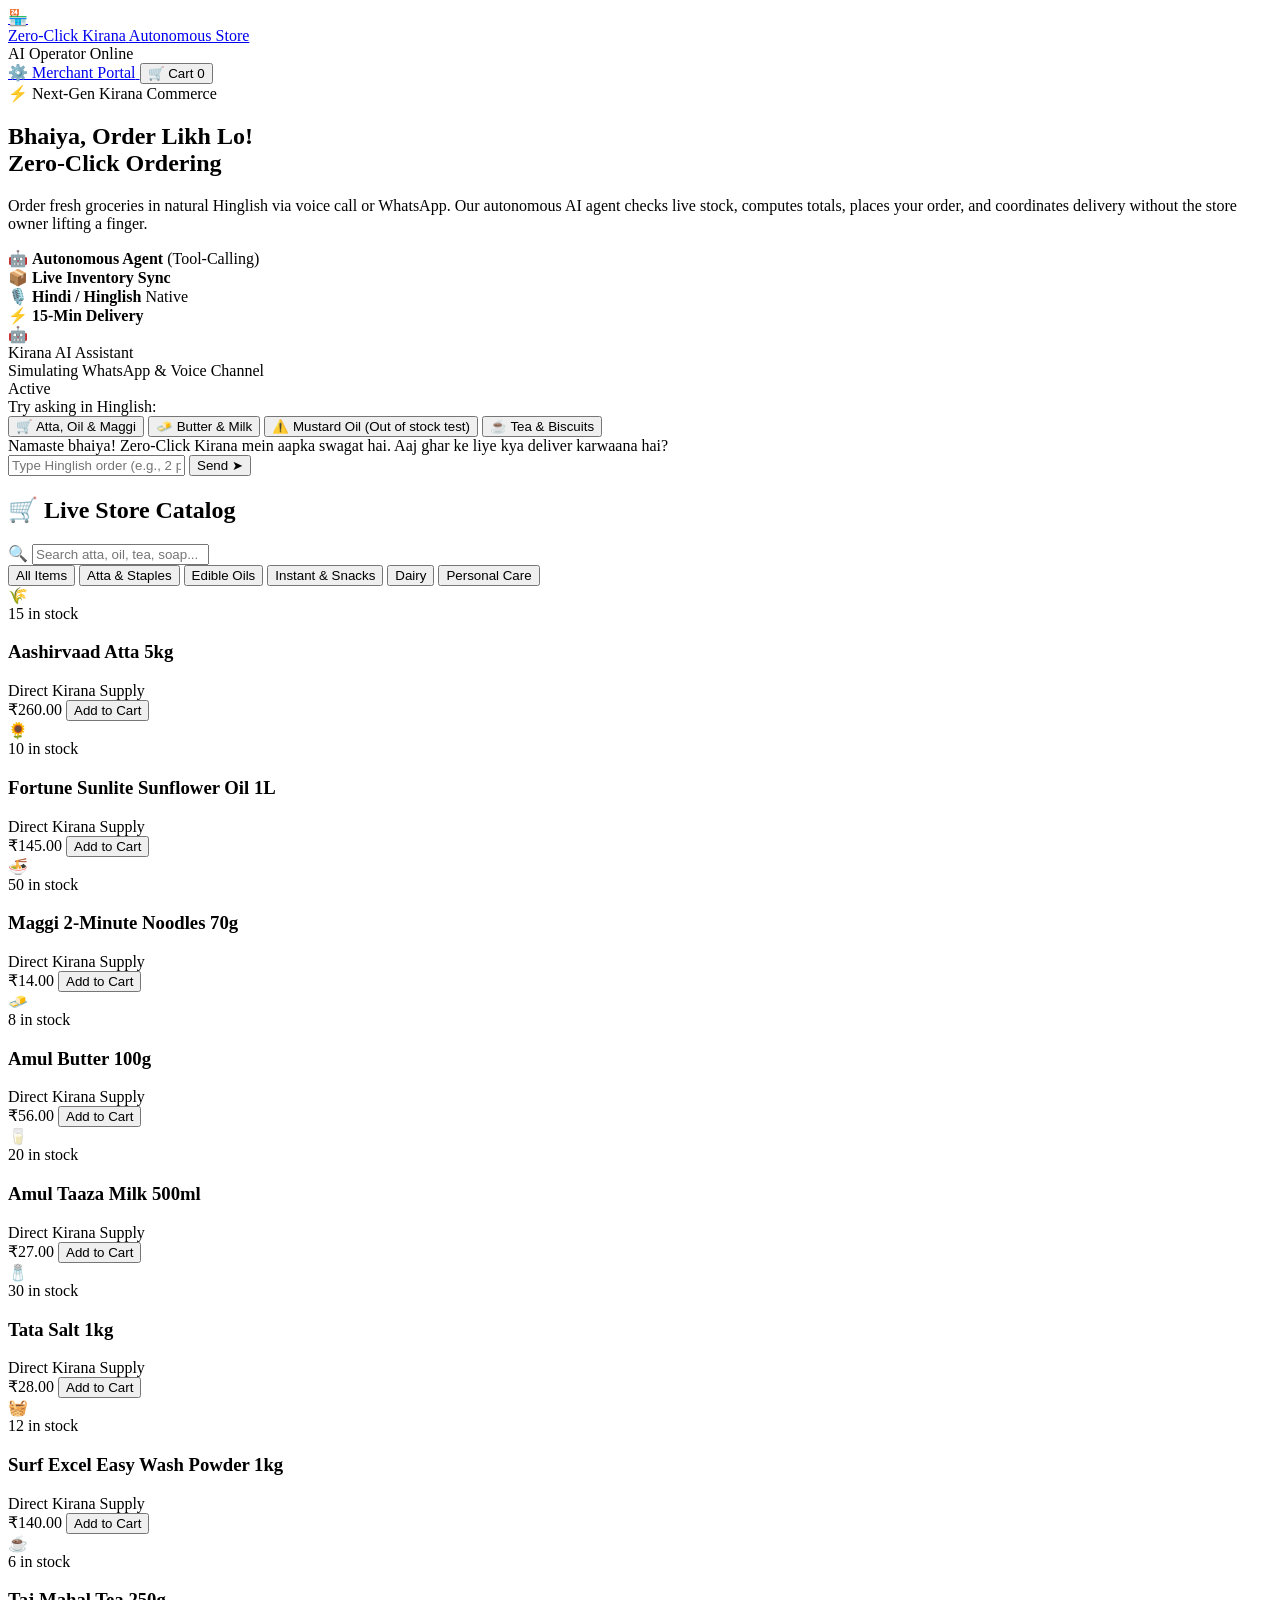
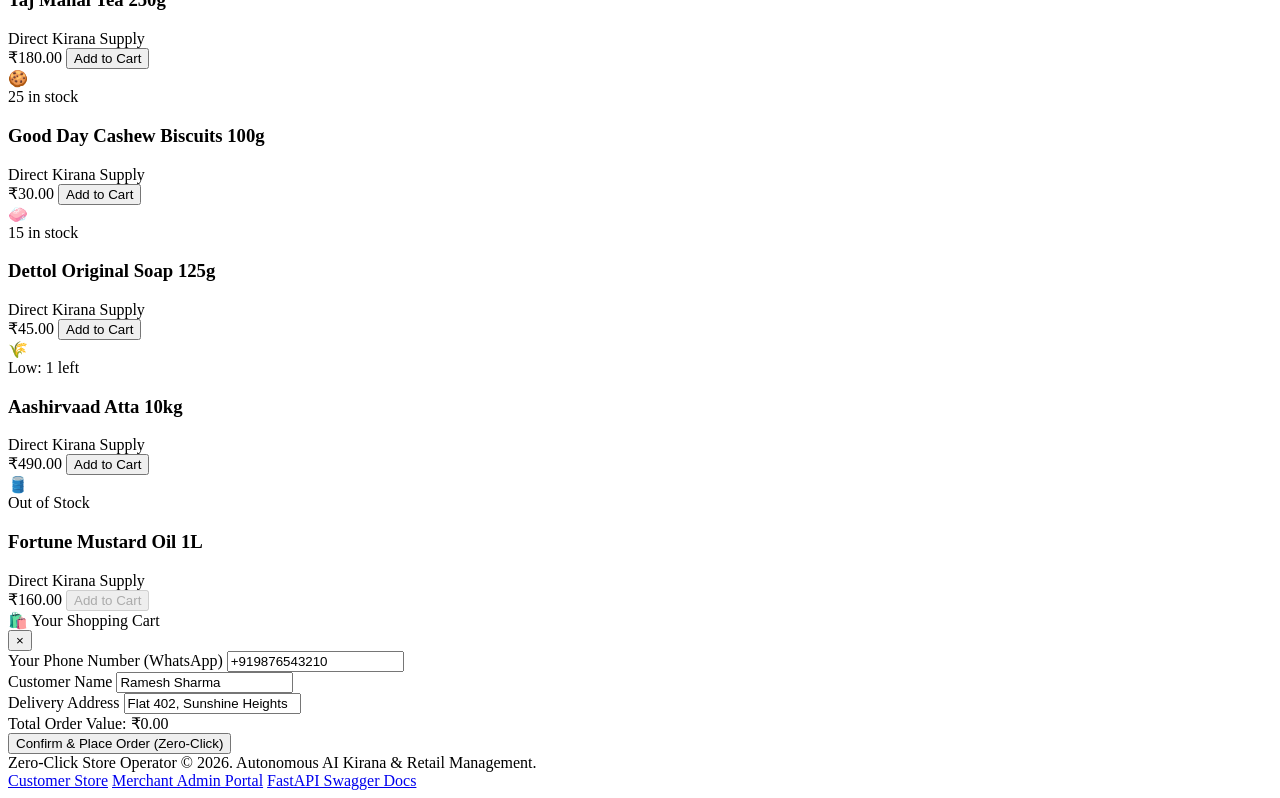
==== commit a4940890: "abcd" ====
--- a/frontend/index.html
+++ b/frontend/index.html
@@ -5,7 +5,6 @@
   <meta name="viewport" content="width=device-width, initial-scale=1.0">
   <title>Zero-Click Kirana Store | Autonomous AI Ordering</title>
   <meta name="description" content="Autonomous AI Kirana Store Operator with instant Hinglish voice and WhatsApp order placement, live stock checking, and zero-click order processing.">
-  <link rel="stylesheet" href="style.css">
   <link rel="stylesheet" href="/static/style.css">
 </head>
 <body>
